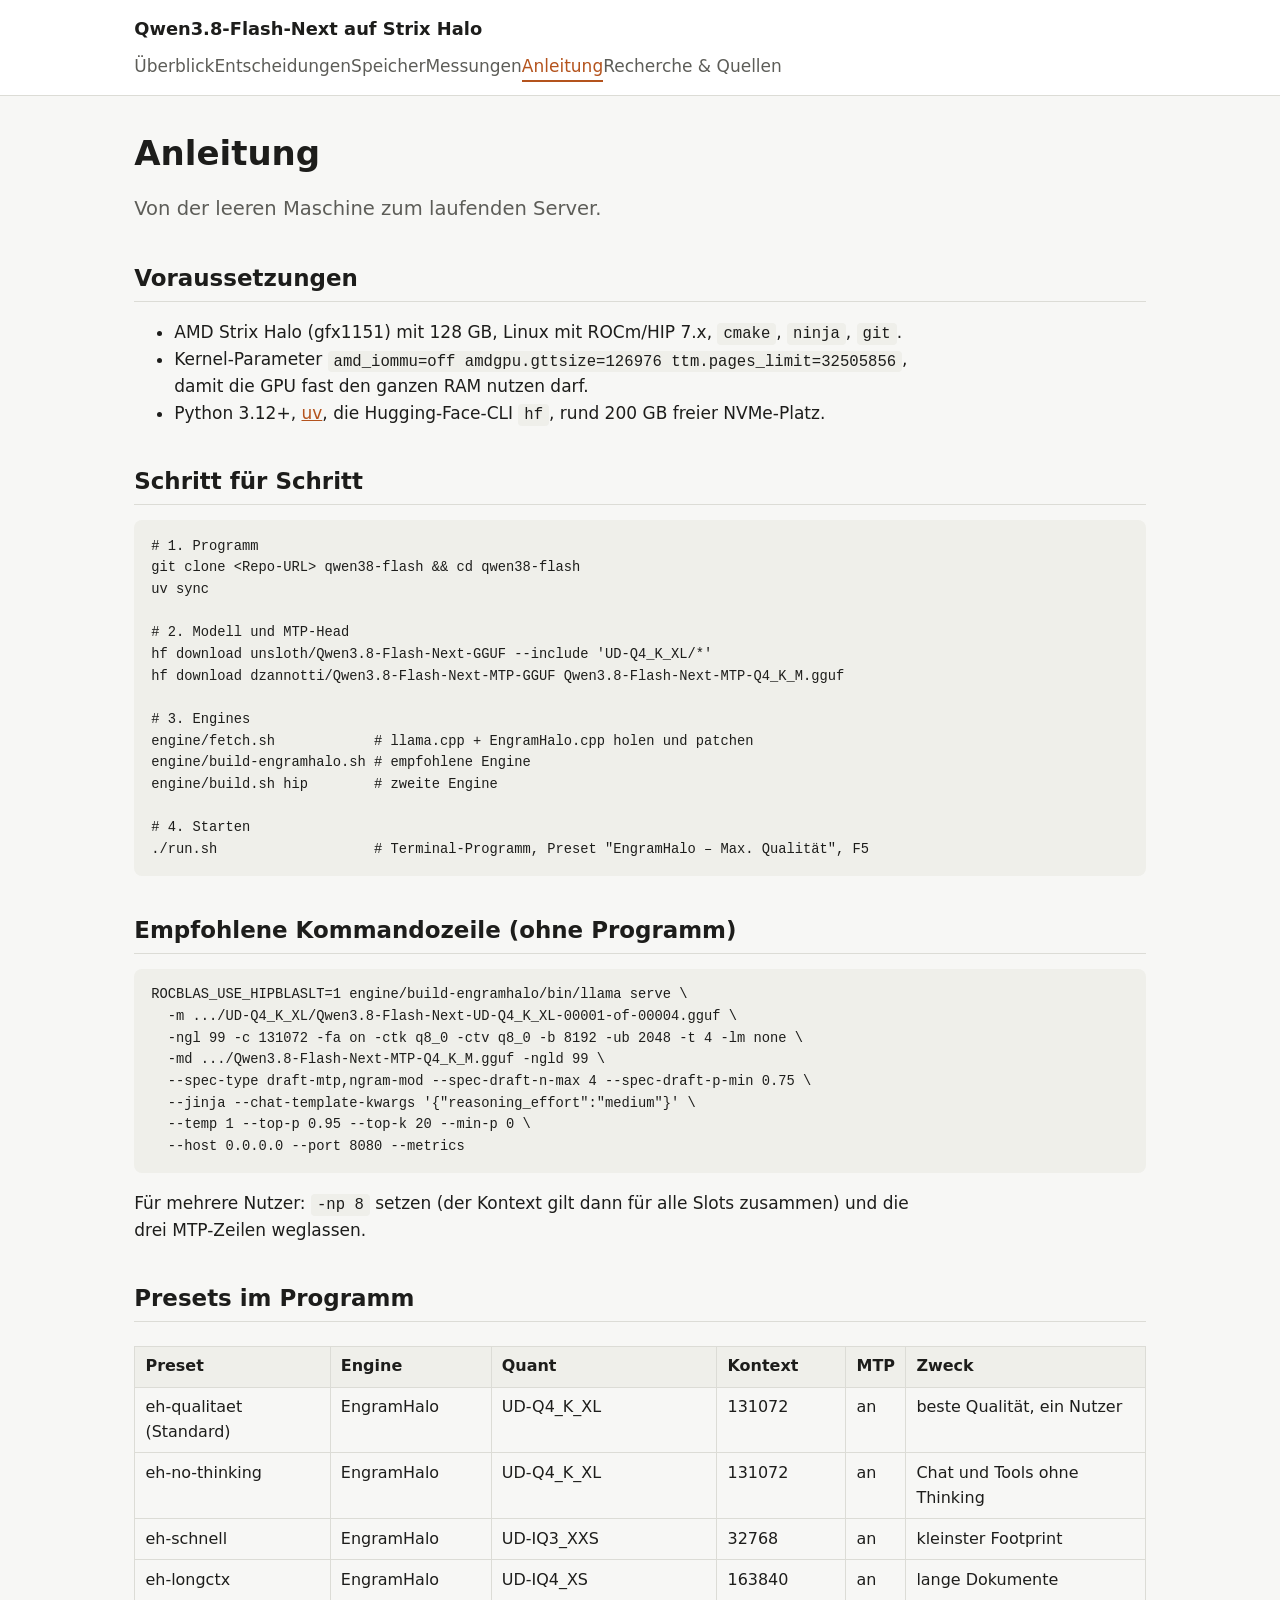
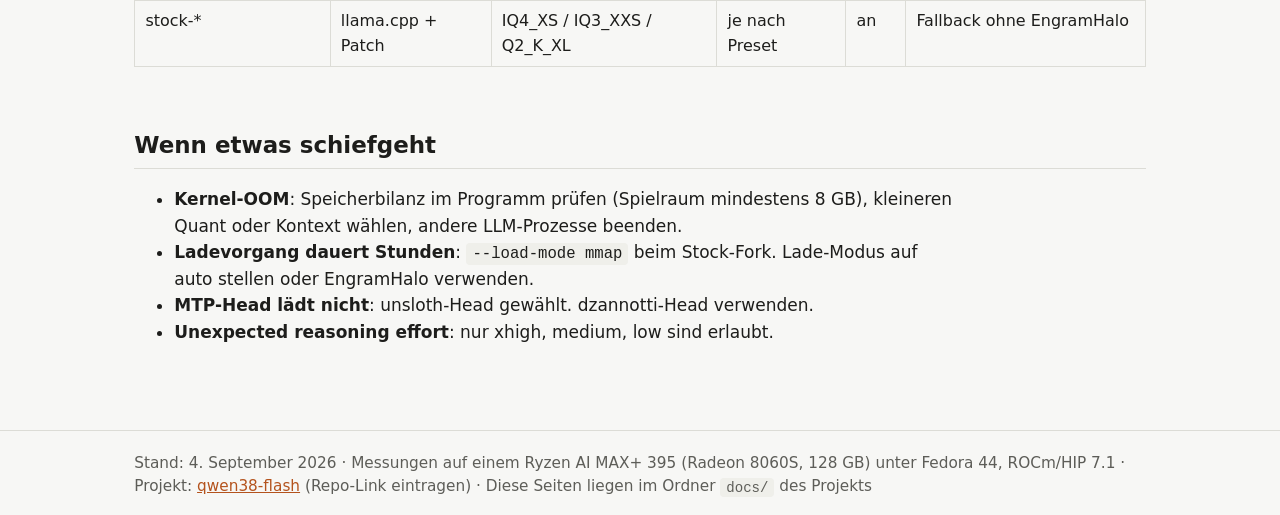
==== docs/anleitung.html @ 327b7c76 "Dokumentations-Website nach docs/ verschoben (GitHub Pages aus /docs) Co-Authored-By: Claude Fable 5" ====
<!doctype html>
<html lang="de">
<head>
<meta charset="utf-8">
<meta name="viewport" content="width=device-width, initial-scale=1">
<title>Anleitung · Qwen3.8-Flash-Next auf Strix Halo</title>
<meta name="description" content="Dokumentation der Entscheidungen, Messungen und Quellen zum Betrieb von Qwen3.8-Flash-Next mit llama.cpp auf AMD Strix Halo.">
<link rel="stylesheet" href="style.css">
</head>
<body>
<header><div class="wrap"><a class="brand" href="index.html">Qwen3.8-Flash-Next auf Strix Halo</a><nav><a href="index.html">Überblick</a><a href="entscheidungen.html">Entscheidungen</a><a href="speicher.html">Speicher</a><a href="benchmarks.html">Messungen</a><a href="anleitung.html" aria-current="page">Anleitung</a><a href="recherche.html">Recherche & Quellen</a></nav></div></header>
<main><div class="wrap">
<h1>Anleitung</h1>
<p class="lead">Von der leeren Maschine zum laufenden Server.</p>

<h2>Voraussetzungen</h2>
<ul>
<li>AMD Strix Halo (gfx1151) mit 128 GB, Linux mit ROCm/HIP 7.x, <code>cmake</code>, <code>ninja</code>, <code>git</code>.</li>
<li>Kernel-Parameter <code>amd_iommu=off amdgpu.gttsize=126976 ttm.pages_limit=32505856</code>, damit die GPU fast den ganzen RAM nutzen darf.</li>
<li>Python 3.12+, <a href="https://docs.astral.sh/uv/">uv</a>, die Hugging-Face-CLI <code>hf</code>, rund 200 GB freier NVMe-Platz.</li>
</ul>

<h2>Schritt für Schritt</h2>
<pre><code># 1. Programm
git clone &lt;Repo-URL&gt; qwen38-flash &amp;&amp; cd qwen38-flash
uv sync

# 2. Modell und MTP-Head
hf download unsloth/Qwen3.8-Flash-Next-GGUF --include 'UD-Q4_K_XL/*'
hf download dzannotti/Qwen3.8-Flash-Next-MTP-GGUF Qwen3.8-Flash-Next-MTP-Q4_K_M.gguf

# 3. Engines
engine/fetch.sh            # llama.cpp + EngramHalo.cpp holen und patchen
engine/build-engramhalo.sh # empfohlene Engine
engine/build.sh hip        # zweite Engine

# 4. Starten
./run.sh                   # Terminal-Programm, Preset "EngramHalo – Max. Qualität", F5
</code></pre>

<h2>Empfohlene Kommandozeile (ohne Programm)</h2>
<pre><code>ROCBLAS_USE_HIPBLASLT=1 engine/build-engramhalo/bin/llama serve \
  -m .../UD-Q4_K_XL/Qwen3.8-Flash-Next-UD-Q4_K_XL-00001-of-00004.gguf \
  -ngl 99 -c 131072 -fa on -ctk q8_0 -ctv q8_0 -b 8192 -ub 2048 -t 4 -lm none \
  -md .../Qwen3.8-Flash-Next-MTP-Q4_K_M.gguf -ngld 99 \
  --spec-type draft-mtp,ngram-mod --spec-draft-n-max 4 --spec-draft-p-min 0.75 \
  --jinja --chat-template-kwargs '{"reasoning_effort":"medium"}' \
  --temp 1 --top-p 0.95 --top-k 20 --min-p 0 \
  --host 0.0.0.0 --port 8080 --metrics</code></pre>
<p>Für mehrere Nutzer: <code>-np 8</code> setzen (der Kontext gilt dann für alle Slots zusammen) und die drei MTP-Zeilen weglassen.</p>

<h2>Presets im Programm</h2>
<div class="tablewrap"><table>
<tr><th>Preset</th><th>Engine</th><th>Quant</th><th>Kontext</th><th>MTP</th><th>Zweck</th></tr>
<tr><td>eh-qualitaet (Standard)</td><td>EngramHalo</td><td>UD-Q4_K_XL</td><td>131072</td><td>an</td><td>beste Qualität, ein Nutzer</td></tr>
<tr><td>eh-no-thinking</td><td>EngramHalo</td><td>UD-Q4_K_XL</td><td>131072</td><td>an</td><td>Chat und Tools ohne Thinking</td></tr>
<tr><td>eh-schnell</td><td>EngramHalo</td><td>UD-IQ3_XXS</td><td>32768</td><td>an</td><td>kleinster Footprint</td></tr>
<tr><td>eh-longctx</td><td>EngramHalo</td><td>UD-IQ4_XS</td><td>163840</td><td>an</td><td>lange Dokumente</td></tr>
<tr><td>stock-*</td><td>llama.cpp + Patch</td><td>IQ4_XS / IQ3_XXS / Q2_K_XL</td><td>je nach Preset</td><td>an</td><td>Fallback ohne EngramHalo</td></tr>
</table></div>

<h2>Wenn etwas schiefgeht</h2>
<ul>
<li><strong>Kernel-OOM</strong>: Speicherbilanz im Programm prüfen (Spielraum mindestens 8 GB), kleineren Quant oder Kontext wählen, andere LLM-Prozesse beenden.</li>
<li><strong>Ladevorgang dauert Stunden</strong>: <code>--load-mode mmap</code> beim Stock-Fork. Lade-Modus auf auto stellen oder EngramHalo verwenden.</li>
<li><strong>MTP-Head lädt nicht</strong>: unsloth-Head gewählt. dzannotti-Head verwenden.</li>
<li><strong>Unexpected reasoning effort</strong>: nur xhigh, medium, low sind erlaubt.</li>
</ul>

</div></main>
<footer><div class="wrap">Stand: 4. September 2026 · Messungen auf einem Ryzen AI MAX+ 395 (Radeon 8060S, 128 GB) unter Fedora 44, ROCm/HIP 7.1 · Projekt: <a href="https://github.com/">qwen38-flash</a> (Repo-Link eintragen) · Diese Seiten liegen im Ordner <code>docs/</code> des Projekts</div></footer>
</body>
</html>
---- docs/style.css ----
:root{--bg:#f7f7f5;--fg:#1d1d1b;--muted:#5d5d58;--card:#ffffff;--line:#dcdcd6;--accent:#b4531d;--accent-soft:#f6e3d6;--ok:#2f7d4f;--warn:#a5680f;--bad:#b23b2f;--code:#efefea;}
@media (prefers-color-scheme: dark){:root{--bg:#161715;--fg:#ecece6;--muted:#a3a39b;--card:#1f201d;--line:#34352f;--accent:#e9895a;--accent-soft:#3a2a20;--ok:#6cc48f;--warn:#e0b25a;--bad:#ef7f72;--code:#262723;}}
*{box-sizing:border-box}
html{font-size:17px}
body{margin:0;background:var(--bg);color:var(--fg);font-family:system-ui,-apple-system,"Segoe UI",Roboto,sans-serif;line-height:1.55}
header{border-bottom:1px solid var(--line);background:var(--card)}
.wrap{max-width:62rem;margin:0 auto;padding:0 1.25rem}
header .wrap{display:flex;flex-wrap:wrap;align-items:center;gap:.6rem 1.6rem;padding:.9rem 1.25rem}
header .brand{font-weight:700;text-decoration:none;color:var(--fg);font-size:1.05rem}
nav a{color:var(--muted);text-decoration:none;padding:.25rem 0;border-bottom:2px solid transparent}
nav a:hover,nav a[aria-current]{color:var(--accent);border-color:var(--accent)}
main{padding:2rem 0 4rem}
h1{font-size:2rem;line-height:1.2;margin:.2rem 0 1rem}
h2{font-size:1.35rem;margin:2.2rem 0 .6rem;border-bottom:1px solid var(--line);padding-bottom:.25rem}
h3{font-size:1.08rem;margin:1.4rem 0 .4rem}
p,li{max-width:46rem}
.lead{font-size:1.15rem;color:var(--muted);max-width:48rem}
a{color:var(--accent)}
code{background:var(--code);padding:.1rem .35rem;border-radius:4px;font-size:.92em}
pre{background:var(--code);padding:.9rem 1rem;border-radius:8px;overflow-x:auto;font-size:.88rem;line-height:1.45}
pre code{background:none;padding:0}
table{border-collapse:collapse;width:100%;margin:.8rem 0 1.4rem;font-size:.94rem}
.tablewrap{overflow-x:auto}
th,td{border:1px solid var(--line);padding:.45rem .6rem;text-align:left;vertical-align:top}
th{background:var(--code)}
td.num,th.num{text-align:right;font-variant-numeric:tabular-nums}
.cards{display:grid;grid-template-columns:repeat(auto-fit,minmax(15rem,1fr));gap:1rem;margin:1.2rem 0}
.card{background:var(--card);border:1px solid var(--line);border-radius:10px;padding:1rem 1.1rem}
.card h3{margin:.1rem 0 .4rem}
.card .big{font-size:1.9rem;font-weight:700;line-height:1.1}
.card .sub{color:var(--muted);font-size:.92rem}
.note{border-left:4px solid var(--accent);background:var(--accent-soft);padding:.7rem 1rem;border-radius:0 8px 8px 0;margin:1rem 0;max-width:48rem}
.ok{color:var(--ok);font-weight:600}.warn{color:var(--warn);font-weight:600}.bad{color:var(--bad);font-weight:600}
.decision{background:var(--card);border:1px solid var(--line);border-radius:10px;padding:1rem 1.2rem;margin:1rem 0}
.decision h3{margin-top:0}
.decision dl{display:grid;grid-template-columns:max-content 1fr;gap:.3rem 1rem;margin:.5rem 0 0}
.decision dt{color:var(--muted)}
.decision dd{margin:0}
footer{border-top:1px solid var(--line);color:var(--muted);font-size:.9rem;padding:1.2rem 0}
.bar{display:flex;align-items:center;gap:.6rem;margin:.25rem 0}
.bar .label{width:11rem;color:var(--muted);font-size:.92rem}
.bar .track{flex:1;height:.9rem;background:var(--code);border-radius:4px;overflow:hidden}
.bar .fill{height:100%;background:var(--accent)}
.bar .val{width:5.5rem;text-align:right;font-variant-numeric:tabular-nums;font-size:.92rem}
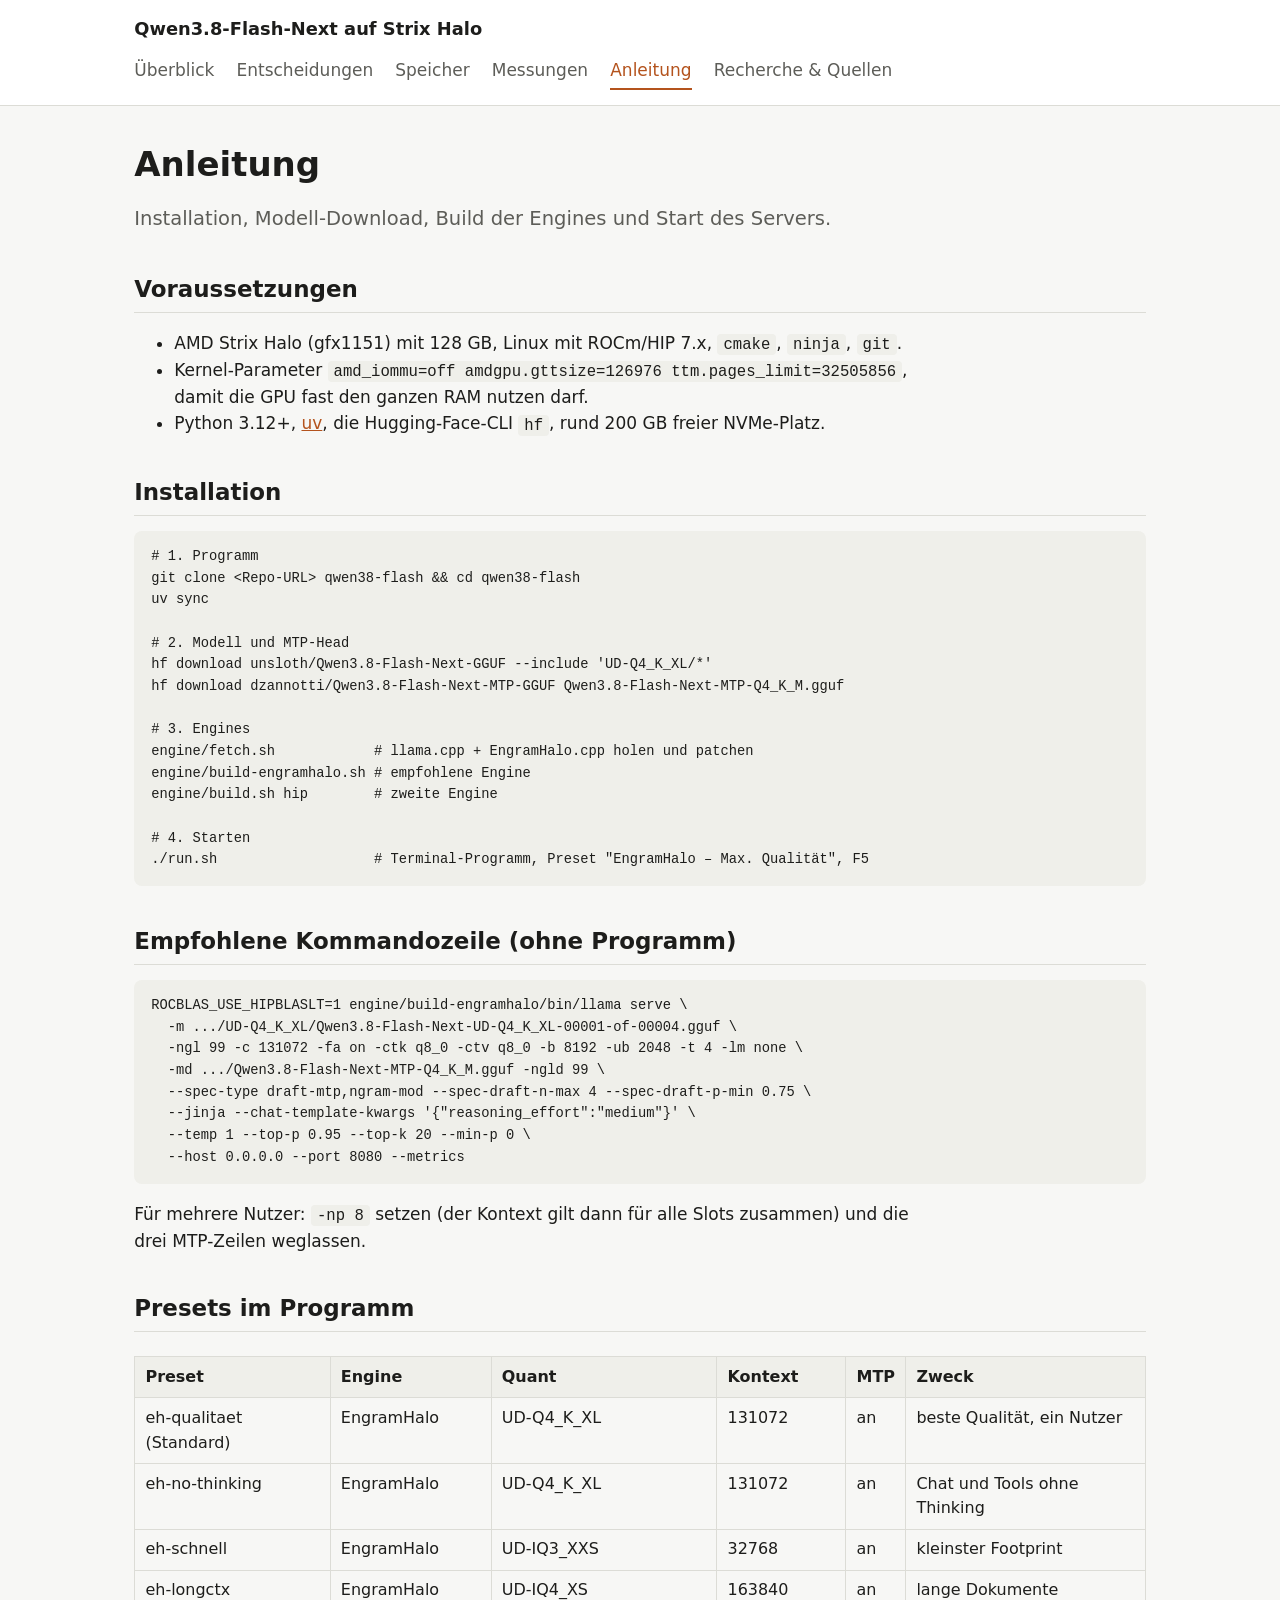
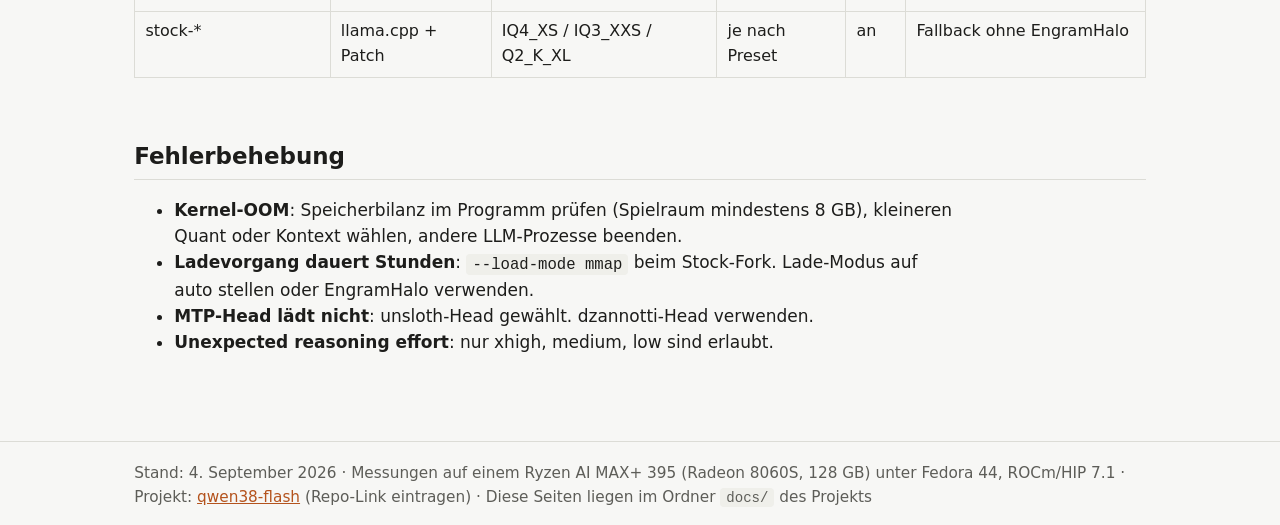
==== commit b45ef4bc: "Website: Überschriften und Einleitungen im Doku-Stil Co-Authored-By: Claude Fable 5.1 <noreply@anthr" ====
--- a/docs/anleitung.html
+++ b/docs/anleitung.html
@@ -11,7 +11,7 @@
 <header><div class="wrap"><a class="brand" href="index.html">Qwen3.8-Flash-Next auf Strix Halo</a><nav><a href="index.html">Überblick</a><a href="entscheidungen.html">Entscheidungen</a><a href="speicher.html">Speicher</a><a href="benchmarks.html">Messungen</a><a href="anleitung.html" aria-current="page">Anleitung</a><a href="recherche.html">Recherche & Quellen</a></nav></div></header>
 <main><div class="wrap">
 <h1>Anleitung</h1>
-<p class="lead">Von der leeren Maschine zum laufenden Server.</p>
+<p class="lead">Installation, Modell-Download, Build der Engines und Start des Servers.</p>
 
 <h2>Voraussetzungen</h2>
 <ul>
@@ -20,7 +20,7 @@
 <li>Python 3.12+, <a href="https://docs.astral.sh/uv/">uv</a>, die Hugging-Face-CLI <code>hf</code>, rund 200 GB freier NVMe-Platz.</li>
 </ul>
 
-<h2>Schritt für Schritt</h2>
+<h2>Installation</h2>
 <pre><code># 1. Programm
 git clone &lt;Repo-URL&gt; qwen38-flash &amp;&amp; cd qwen38-flash
 uv sync
@@ -59,7 +59,7 @@
 <tr><td>stock-*</td><td>llama.cpp + Patch</td><td>IQ4_XS / IQ3_XXS / Q2_K_XL</td><td>je nach Preset</td><td>an</td><td>Fallback ohne EngramHalo</td></tr>
 </table></div>
 
-<h2>Wenn etwas schiefgeht</h2>
+<h2>Fehlerbehebung</h2>
 <ul>
 <li><strong>Kernel-OOM</strong>: Speicherbilanz im Programm prüfen (Spielraum mindestens 8 GB), kleineren Quant oder Kontext wählen, andere LLM-Prozesse beenden.</li>
 <li><strong>Ladevorgang dauert Stunden</strong>: <code>--load-mode mmap</code> beim Stock-Fork. Lade-Modus auf auto stellen oder EngramHalo verwenden.</li>
--- a/docs/style.css
+++ b/docs/style.css
@@ -7,7 +7,8 @@
 .wrap{max-width:62rem;margin:0 auto;padding:0 1.25rem}
 header .wrap{display:flex;flex-wrap:wrap;align-items:center;gap:.6rem 1.6rem;padding:.9rem 1.25rem}
 header .brand{font-weight:700;text-decoration:none;color:var(--fg);font-size:1.05rem}
-nav a{color:var(--muted);text-decoration:none;padding:.25rem 0;border-bottom:2px solid transparent}
+nav{display:flex;flex-wrap:wrap;gap:.3rem 1.3rem}
+nav a{color:var(--muted);text-decoration:none;padding:.25rem 0;border-bottom:2px solid transparent;white-space:nowrap}
 nav a:hover,nav a[aria-current]{color:var(--accent);border-color:var(--accent)}
 main{padding:2rem 0 4rem}
 h1{font-size:2rem;line-height:1.2;margin:.2rem 0 1rem}
@@ -39,6 +40,6 @@
 footer{border-top:1px solid var(--line);color:var(--muted);font-size:.9rem;padding:1.2rem 0}
 .bar{display:flex;align-items:center;gap:.6rem;margin:.25rem 0}
 .bar .label{width:11rem;color:var(--muted);font-size:.92rem}
-.bar .track{flex:1;height:.9rem;background:var(--code);border-radius:4px;overflow:hidden}
-.bar .fill{height:100%;background:var(--accent)}
+.bar .track{display:block;flex:1;height:.9rem;background:var(--code);border-radius:4px;overflow:hidden}
+.bar .fill{display:block;height:100%;min-width:2px;background:var(--accent)}
 .bar .val{width:5.5rem;text-align:right;font-variant-numeric:tabular-nums;font-size:.92rem}
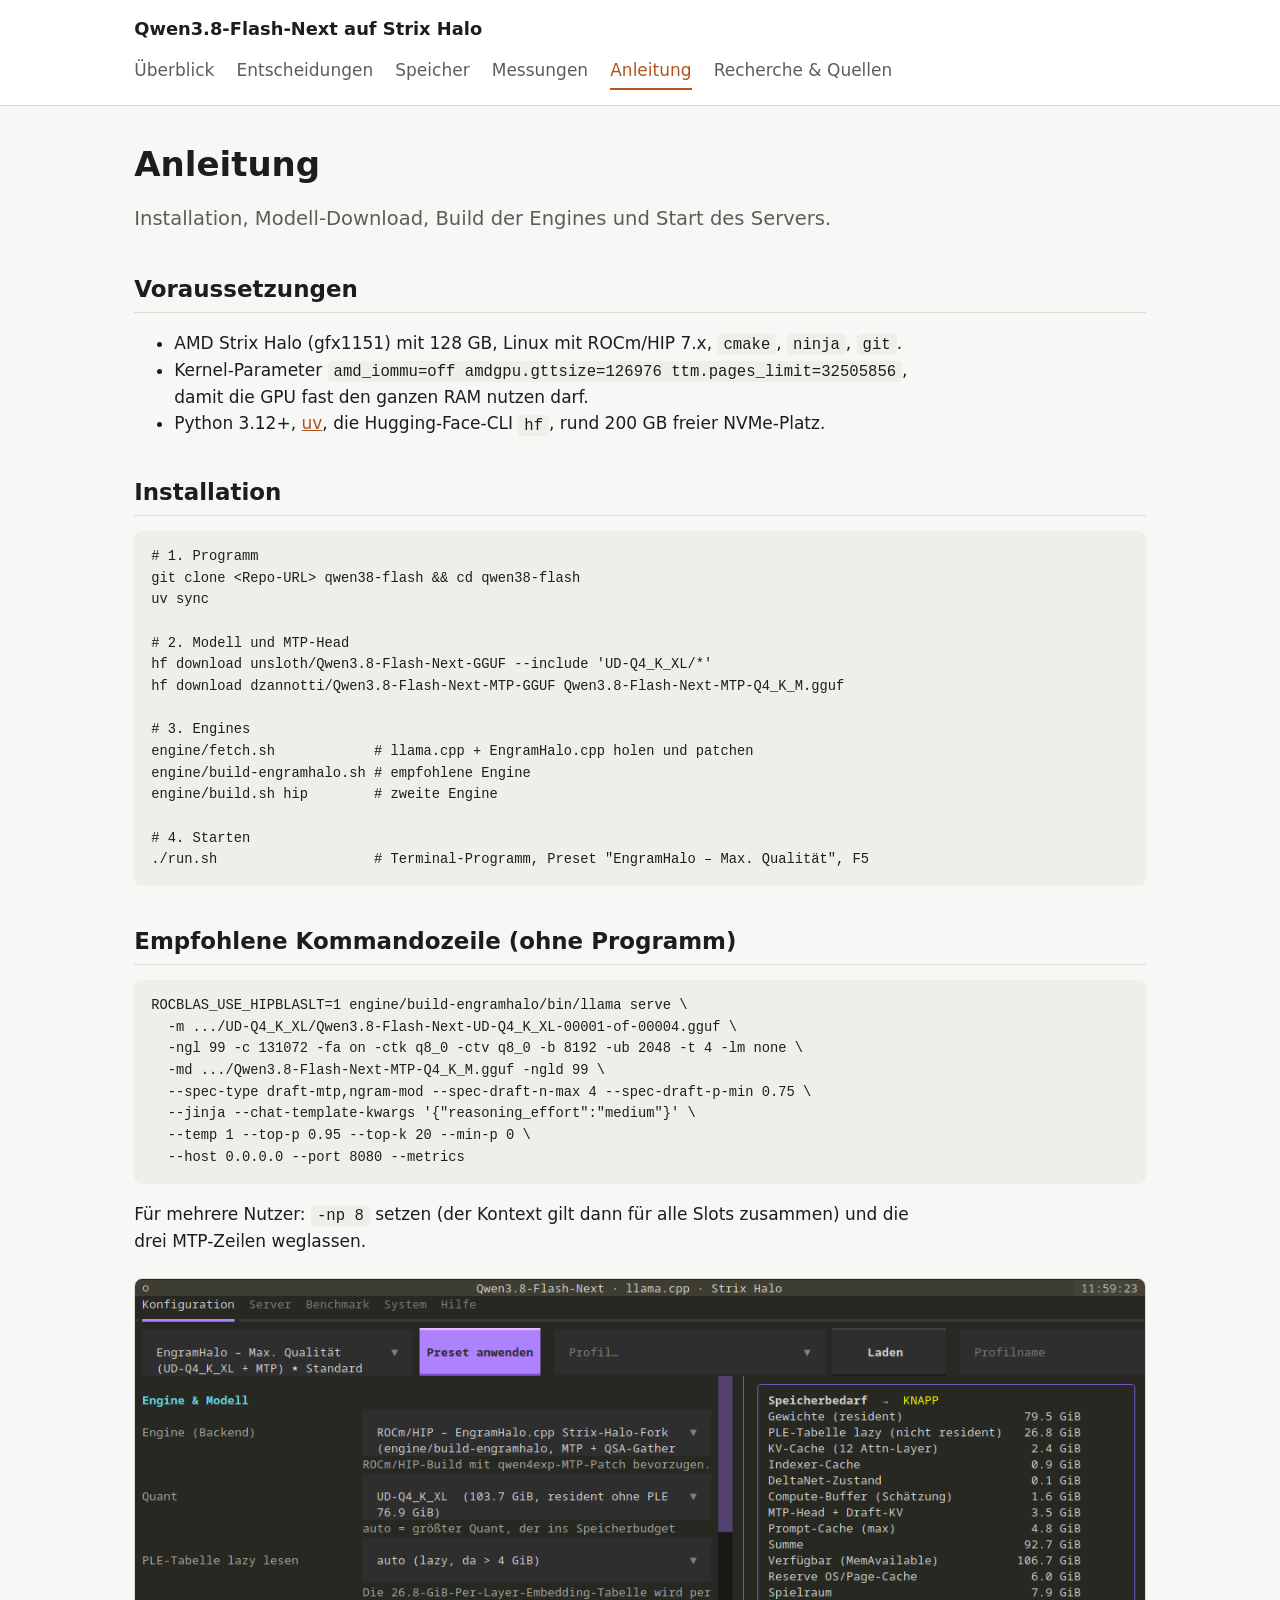
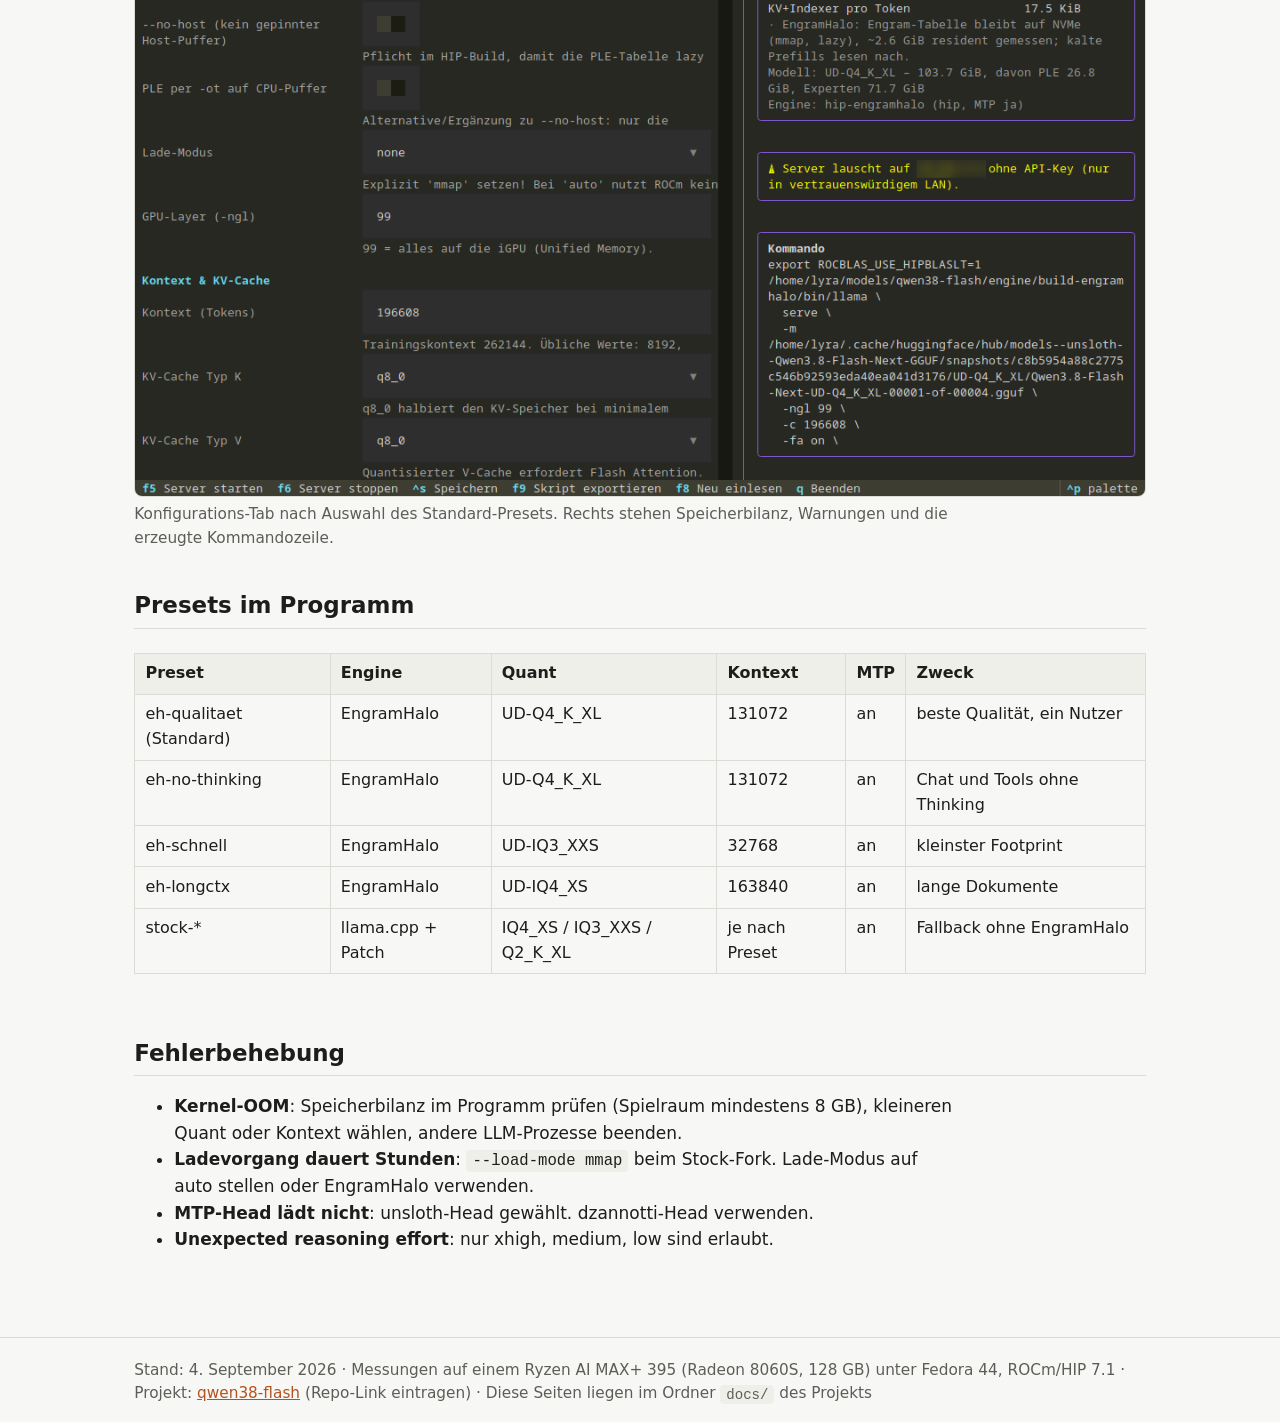
==== commit b002a041: "Screenshot des Konfigurations-Tabs in README und Website; Hilfetexte zu Lade-Modus aktualisiert Co-A" ====
--- a/docs/anleitung.html
+++ b/docs/anleitung.html
@@ -49,6 +49,10 @@
   --host 0.0.0.0 --port 8080 --metrics</code></pre>
 <p>Für mehrere Nutzer: <code>-np 8</code> setzen (der Kontext gilt dann für alle Slots zusammen) und die drei MTP-Zeilen weglassen.</p>
 
+<figure>
+<img src="screenshot-konfiguration.png" width="1136" height="919" alt="Konfigurations-Tab des Terminal-Programms: links Auswahlfelder für Engine, Quant, Lade-Modus und KV-Cache, rechts die Speicherbilanz mit Bewertung, Warnungen und die fertige Kommandozeile" loading="lazy">
+<figcaption>Konfigurations-Tab nach Auswahl des Standard-Presets. Rechts stehen Speicherbilanz, Warnungen und die erzeugte Kommandozeile.</figcaption>
+</figure>
 <h2>Presets im Programm</h2>
 <div class="tablewrap"><table>
 <tr><th>Preset</th><th>Engine</th><th>Quant</th><th>Kontext</th><th>MTP</th><th>Zweck</th></tr>
--- a/docs/style.css
+++ b/docs/style.css
@@ -43,3 +43,6 @@
 .bar .track{display:block;flex:1;height:.9rem;background:var(--code);border-radius:4px;overflow:hidden}
 .bar .fill{display:block;height:100%;min-width:2px;background:var(--accent)}
 .bar .val{width:5.5rem;text-align:right;font-variant-numeric:tabular-nums;font-size:.92rem}
+figure{margin:1.4rem 0}
+figure img{display:block;max-width:100%;height:auto;border:1px solid var(--line);border-radius:8px}
+figcaption{color:var(--muted);font-size:.9rem;margin-top:.4rem;max-width:48rem}
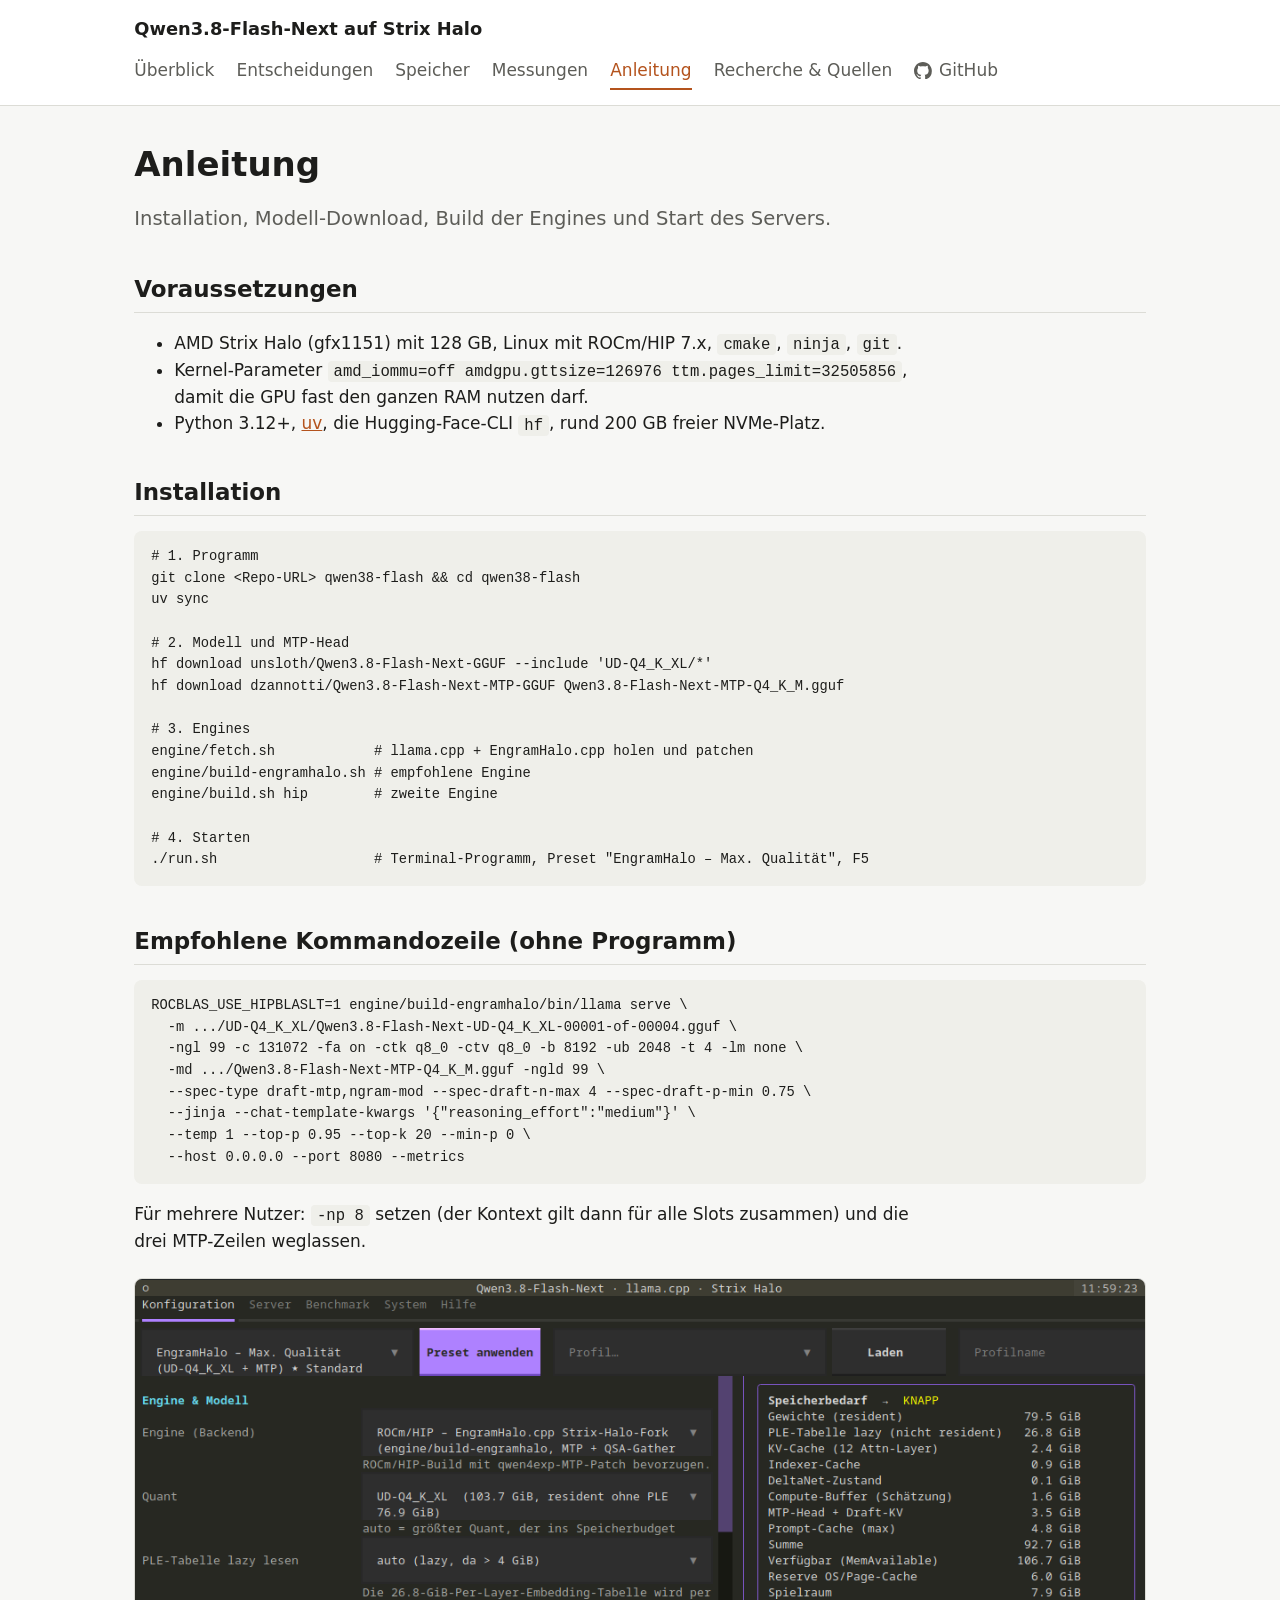
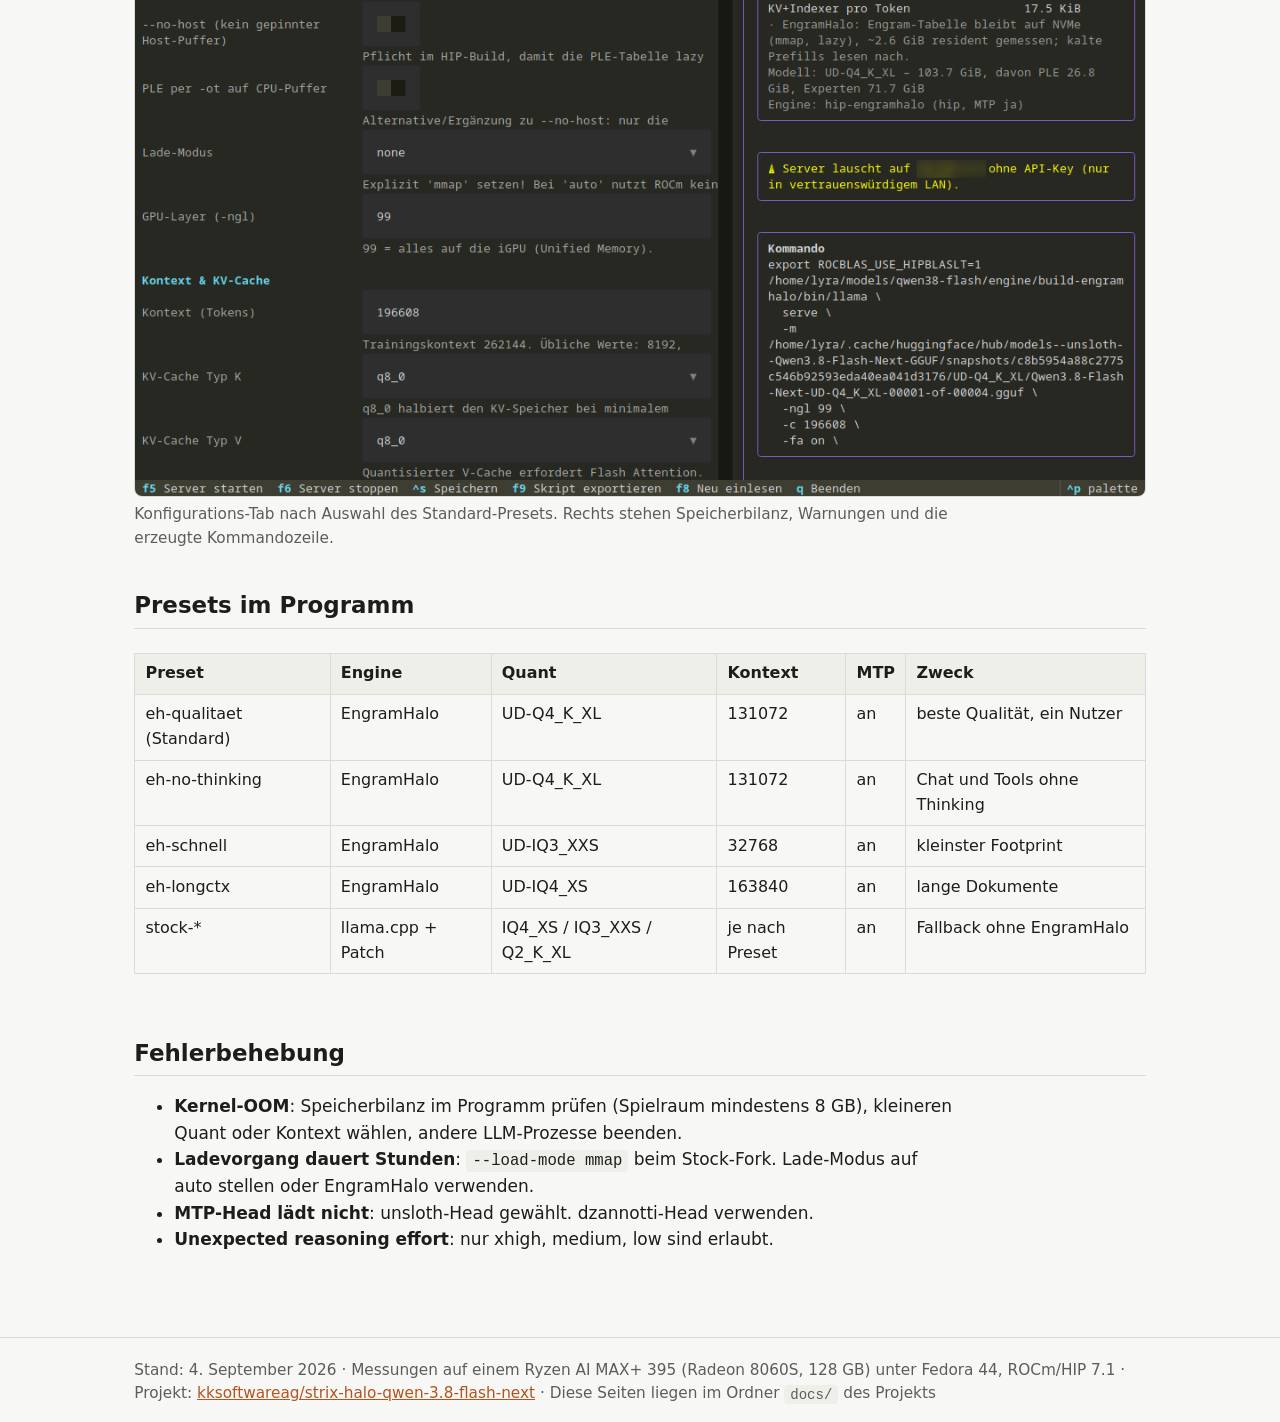
==== commit 7463bd8e: "Website: GitHub-Link mit Icon in der Navigation, Repo-Adresse in der Fußzeile Co-Authored-By: Claude" ====
--- a/docs/anleitung.html
+++ b/docs/anleitung.html
@@ -8,7 +8,7 @@
 <link rel="stylesheet" href="style.css">
 </head>
 <body>
-<header><div class="wrap"><a class="brand" href="index.html">Qwen3.8-Flash-Next auf Strix Halo</a><nav><a href="index.html">Überblick</a><a href="entscheidungen.html">Entscheidungen</a><a href="speicher.html">Speicher</a><a href="benchmarks.html">Messungen</a><a href="anleitung.html" aria-current="page">Anleitung</a><a href="recherche.html">Recherche & Quellen</a></nav></div></header>
+<header><div class="wrap"><a class="brand" href="index.html">Qwen3.8-Flash-Next auf Strix Halo</a><nav><a href="index.html">Überblick</a><a href="entscheidungen.html">Entscheidungen</a><a href="speicher.html">Speicher</a><a href="benchmarks.html">Messungen</a><a href="anleitung.html" aria-current="page">Anleitung</a><a href="recherche.html">Recherche & Quellen</a><a class="gh" href="https://github.com/kksoftwareag/strix-halo-qwen-3.8-flash-next" rel="noopener"><svg viewBox="0 0 16 16" aria-hidden="true"><path d="M8 0C3.58 0 0 3.58 0 8c0 3.54 2.29 6.53 5.47 7.59.4.07.55-.17.55-.38 0-.19-.01-.82-.01-1.49-2.01.37-2.53-.49-2.69-.94-.09-.23-.48-.94-.82-1.13-.28-.15-.68-.52-.01-.53.63-.01 1.08.58 1.23.82.72 1.21 1.87.87 2.33.66.07-.52.28-.87.51-1.07-1.78-.2-3.64-.89-3.64-3.95 0-.87.31-1.59.82-2.15-.08-.2-.36-1.02.08-2.12 0 0 .67-.21 2.2.82.64-.18 1.32-.27 2-.27s1.36.09 2 .27c1.53-1.04 2.2-.82 2.2-.82.44 1.1.16 1.92.08 2.12.51.56.82 1.27.82 2.15 0 3.07-1.87 3.75-3.65 3.95.29.25.54.73.54 1.48 0 1.07-.01 1.93-.01 2.2 0 .21.15.46.55.38A8.01 8.01 0 0 0 16 8c0-4.42-3.58-8-8-8Z"/></svg>GitHub</a></nav></div></header>
 <main><div class="wrap">
 <h1>Anleitung</h1>
 <p class="lead">Installation, Modell-Download, Build der Engines und Start des Servers.</p>
@@ -72,6 +72,6 @@
 </ul>
 
 </div></main>
-<footer><div class="wrap">Stand: 4. September 2026 · Messungen auf einem Ryzen AI MAX+ 395 (Radeon 8060S, 128 GB) unter Fedora 44, ROCm/HIP 7.1 · Projekt: <a href="https://github.com/">qwen38-flash</a> (Repo-Link eintragen) · Diese Seiten liegen im Ordner <code>docs/</code> des Projekts</div></footer>
+<footer><div class="wrap">Stand: 4. September 2026 · Messungen auf einem Ryzen AI MAX+ 395 (Radeon 8060S, 128 GB) unter Fedora 44, ROCm/HIP 7.1 · Projekt: <a href="https://github.com/kksoftwareag/strix-halo-qwen-3.8-flash-next">kksoftwareag/strix-halo-qwen-3.8-flash-next</a> · Diese Seiten liegen im Ordner <code>docs/</code> des Projekts</div></footer>
 </body>
 </html>
--- a/docs/style.css
+++ b/docs/style.css
@@ -10,6 +10,8 @@
 nav{display:flex;flex-wrap:wrap;gap:.3rem 1.3rem}
 nav a{color:var(--muted);text-decoration:none;padding:.25rem 0;border-bottom:2px solid transparent;white-space:nowrap}
 nav a:hover,nav a[aria-current]{color:var(--accent);border-color:var(--accent)}
+nav a.gh{display:inline-flex;align-items:center;gap:.4rem}
+nav a.gh svg{width:1.05em;height:1.05em;fill:currentColor;flex:none}
 main{padding:2rem 0 4rem}
 h1{font-size:2rem;line-height:1.2;margin:.2rem 0 1rem}
 h2{font-size:1.35rem;margin:2.2rem 0 .6rem;border-bottom:1px solid var(--line);padding-bottom:.25rem}
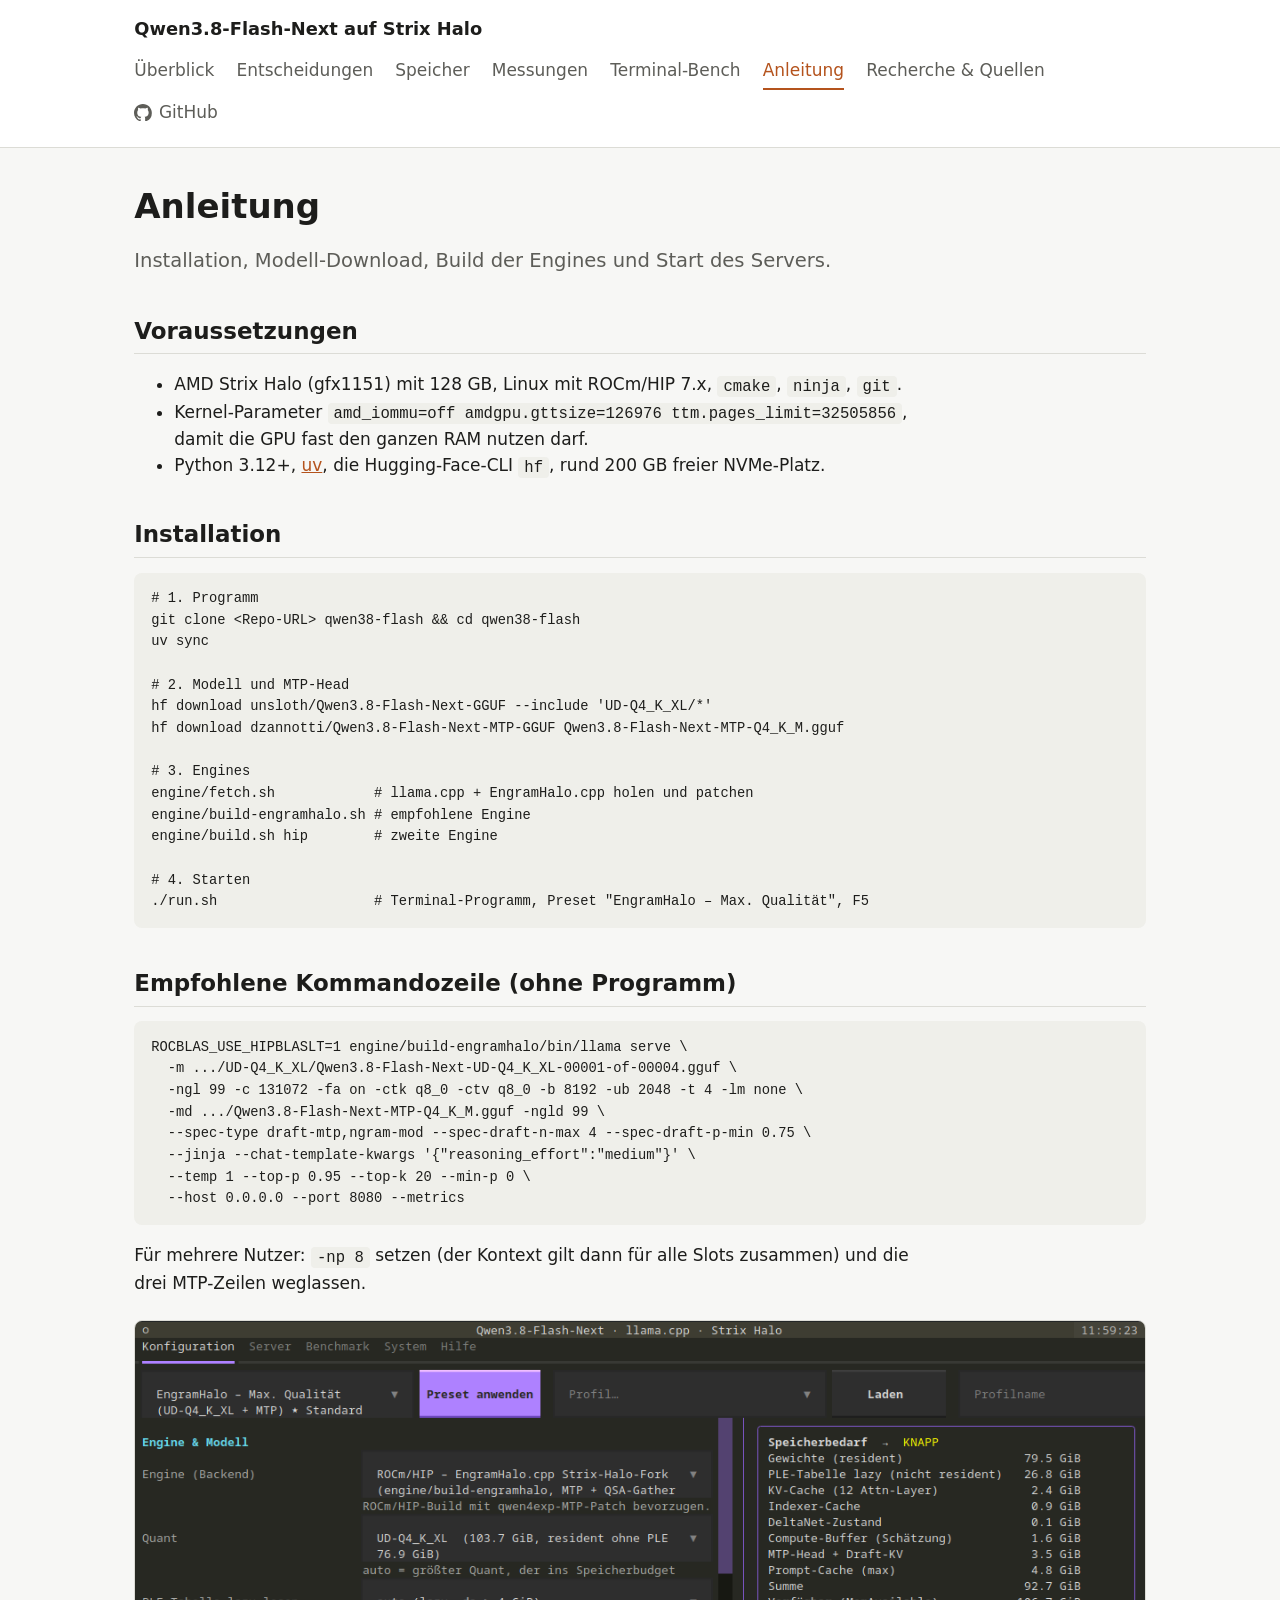
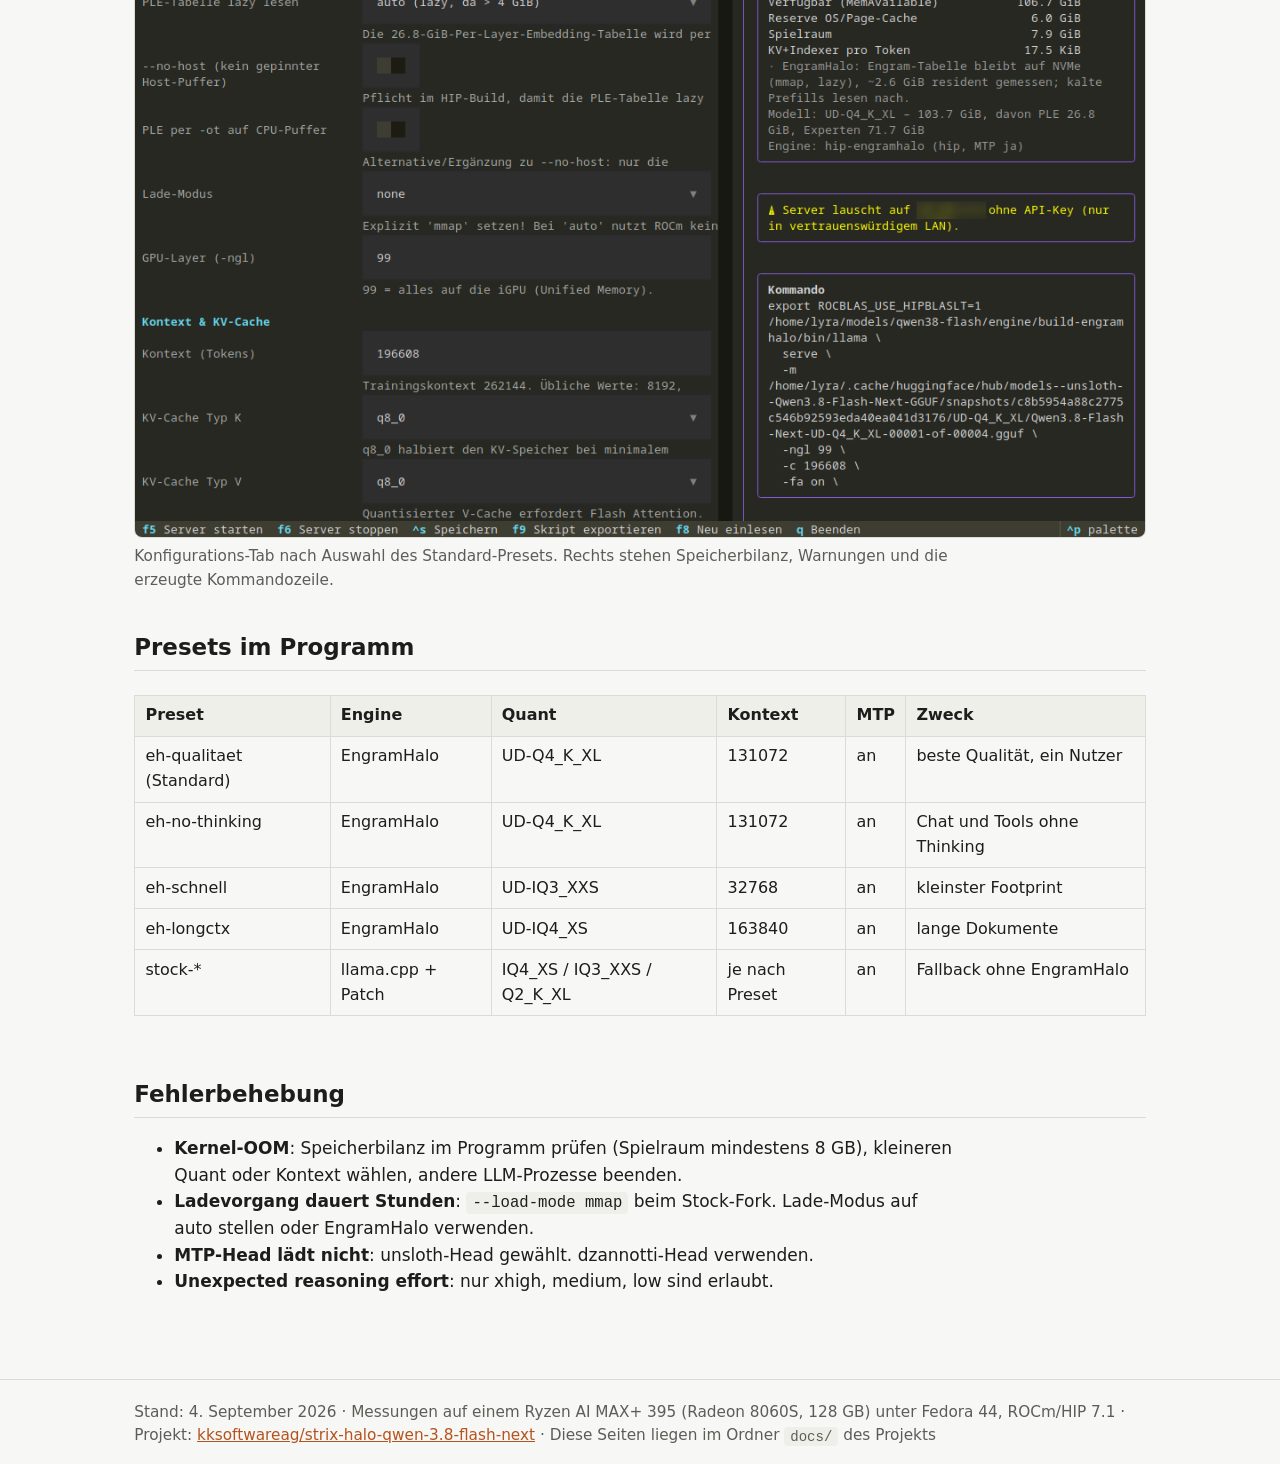
==== commit b6ccef18: "Agenten-Benchmark: Terminal-Bench-Mini-20 eingebunden - bench/quality/fetch.sh holt den Benchmark (k" ====
--- a/docs/anleitung.html
+++ b/docs/anleitung.html
@@ -8,7 +8,7 @@
 <link rel="stylesheet" href="style.css">
 </head>
 <body>
-<header><div class="wrap"><a class="brand" href="index.html">Qwen3.8-Flash-Next auf Strix Halo</a><nav><a href="index.html">Überblick</a><a href="entscheidungen.html">Entscheidungen</a><a href="speicher.html">Speicher</a><a href="benchmarks.html">Messungen</a><a href="anleitung.html" aria-current="page">Anleitung</a><a href="recherche.html">Recherche & Quellen</a><a class="gh" href="https://github.com/kksoftwareag/strix-halo-qwen-3.8-flash-next" rel="noopener"><svg viewBox="0 0 16 16" aria-hidden="true"><path d="M8 0C3.58 0 0 3.58 0 8c0 3.54 2.29 6.53 5.47 7.59.4.07.55-.17.55-.38 0-.19-.01-.82-.01-1.49-2.01.37-2.53-.49-2.69-.94-.09-.23-.48-.94-.82-1.13-.28-.15-.68-.52-.01-.53.63-.01 1.08.58 1.23.82.72 1.21 1.87.87 2.33.66.07-.52.28-.87.51-1.07-1.78-.2-3.64-.89-3.64-3.95 0-.87.31-1.59.82-2.15-.08-.2-.36-1.02.08-2.12 0 0 .67-.21 2.2.82.64-.18 1.32-.27 2-.27s1.36.09 2 .27c1.53-1.04 2.2-.82 2.2-.82.44 1.1.16 1.92.08 2.12.51.56.82 1.27.82 2.15 0 3.07-1.87 3.75-3.65 3.95.29.25.54.73.54 1.48 0 1.07-.01 1.93-.01 2.2 0 .21.15.46.55.38A8.01 8.01 0 0 0 16 8c0-4.42-3.58-8-8-8Z"/></svg>GitHub</a></nav></div></header>
+<header><div class="wrap"><a class="brand" href="index.html">Qwen3.8-Flash-Next auf Strix Halo</a><nav><a href="index.html">Überblick</a><a href="entscheidungen.html">Entscheidungen</a><a href="speicher.html">Speicher</a><a href="benchmarks.html">Messungen</a><a href="terminal-bench.html">Terminal-Bench</a><a href="anleitung.html" aria-current="page">Anleitung</a><a href="recherche.html">Recherche & Quellen</a><a class="gh" href="https://github.com/kksoftwareag/strix-halo-qwen-3.8-flash-next" rel="noopener"><svg viewBox="0 0 16 16" aria-hidden="true"><path d="M8 0C3.58 0 0 3.58 0 8c0 3.54 2.29 6.53 5.47 7.59.4.07.55-.17.55-.38 0-.19-.01-.82-.01-1.49-2.01.37-2.53-.49-2.69-.94-.09-.23-.48-.94-.82-1.13-.28-.15-.68-.52-.01-.53.63-.01 1.08.58 1.23.82.72 1.21 1.87.87 2.33.66.07-.52.28-.87.51-1.07-1.78-.2-3.64-.89-3.64-3.95 0-.87.31-1.59.82-2.15-.08-.2-.36-1.02.08-2.12 0 0 .67-.21 2.2.82.64-.18 1.32-.27 2-.27s1.36.09 2 .27c1.53-1.04 2.2-.82 2.2-.82.44 1.1.16 1.92.08 2.12.51.56.82 1.27.82 2.15 0 3.07-1.87 3.75-3.65 3.95.29.25.54.73.54 1.48 0 1.07-.01 1.93-.01 2.2 0 .21.15.46.55.38A8.01 8.01 0 0 0 16 8c0-4.42-3.58-8-8-8Z"/></svg>GitHub</a></nav></div></header>
 <main><div class="wrap">
 <h1>Anleitung</h1>
 <p class="lead">Installation, Modell-Download, Build der Engines und Start des Servers.</p>
--- a/docs/style.css
+++ b/docs/style.css
@@ -48,3 +48,34 @@
 figure{margin:1.4rem 0}
 figure img{display:block;max-width:100%;height:auto;border:1px solid var(--line);border-radius:8px}
 figcaption{color:var(--muted);font-size:.9rem;margin-top:.4rem;max-width:48rem}
+
+/* Terminal-Bench-Seite */
+.controls{display:flex;flex-wrap:wrap;gap:.6rem 1rem;align-items:end;margin:1rem 0;background:var(--card);border:1px solid var(--line);border-radius:10px;padding:.9rem 1rem}
+.controls label{display:flex;flex-direction:column;gap:.2rem;font-size:.85rem;color:var(--muted)}
+.controls select,.controls button{font:inherit;font-size:.92rem;padding:.3rem .5rem;border:1px solid var(--line);border-radius:6px;background:var(--bg);color:var(--fg)}
+.controls button{cursor:pointer}
+.controls button:hover{border-color:var(--accent);color:var(--accent)}
+.matrix th:first-child,.matrix td:first-child{position:sticky;left:0;background:var(--card);z-index:1}
+.matrix th{background:var(--code)}
+.matrix td.cell{text-align:center;cursor:pointer;font-variant-numeric:tabular-nums;white-space:nowrap}
+.matrix td.cell:hover{outline:2px solid var(--accent);outline-offset:-2px}
+.matrix td.pass{background:color-mix(in srgb,var(--ok) 18%,transparent)}
+.matrix td.fail{background:color-mix(in srgb,var(--bad) 14%,transparent)}
+.matrix td.err{background:color-mix(in srgb,var(--warn) 18%,transparent)}
+.matrix td.none{color:var(--muted)}
+.matrix .task{min-width:15rem}
+.matrix .meta{color:var(--muted);font-size:.82rem;display:block}
+.pill{display:inline-block;font-size:.78rem;padding:.05rem .45rem;border-radius:999px;border:1px solid var(--line);color:var(--muted);margin-right:.3rem}
+.legend{display:flex;flex-wrap:wrap;gap:.8rem;color:var(--muted);font-size:.88rem;margin:.2rem 0 1rem}
+.legend span::before{content:"";display:inline-block;width:.8rem;height:.8rem;border-radius:3px;margin-right:.35rem;vertical-align:-1px}
+.legend .l-pass::before{background:color-mix(in srgb,var(--ok) 45%,transparent)}
+.legend .l-fail::before{background:color-mix(in srgb,var(--bad) 35%,transparent)}
+.legend .l-err::before{background:color-mix(in srgb,var(--warn) 45%,transparent)}
+dialog{border:1px solid var(--line);border-radius:12px;background:var(--card);color:var(--fg);max-width:44rem;width:calc(100% - 2rem);padding:1.2rem 1.4rem}
+dialog::backdrop{background:rgba(0,0,0,.45)}
+dialog h3{margin-top:0}
+dialog .close{float:right;border:none;background:none;color:var(--muted);font-size:1.3rem;cursor:pointer;line-height:1}
+.kv{display:grid;grid-template-columns:max-content 1fr;gap:.25rem .9rem;margin:.6rem 0}
+.kv dt{color:var(--muted)}
+.kv dd{margin:0;font-variant-numeric:tabular-nums}
+.empty{color:var(--muted);font-style:italic}
